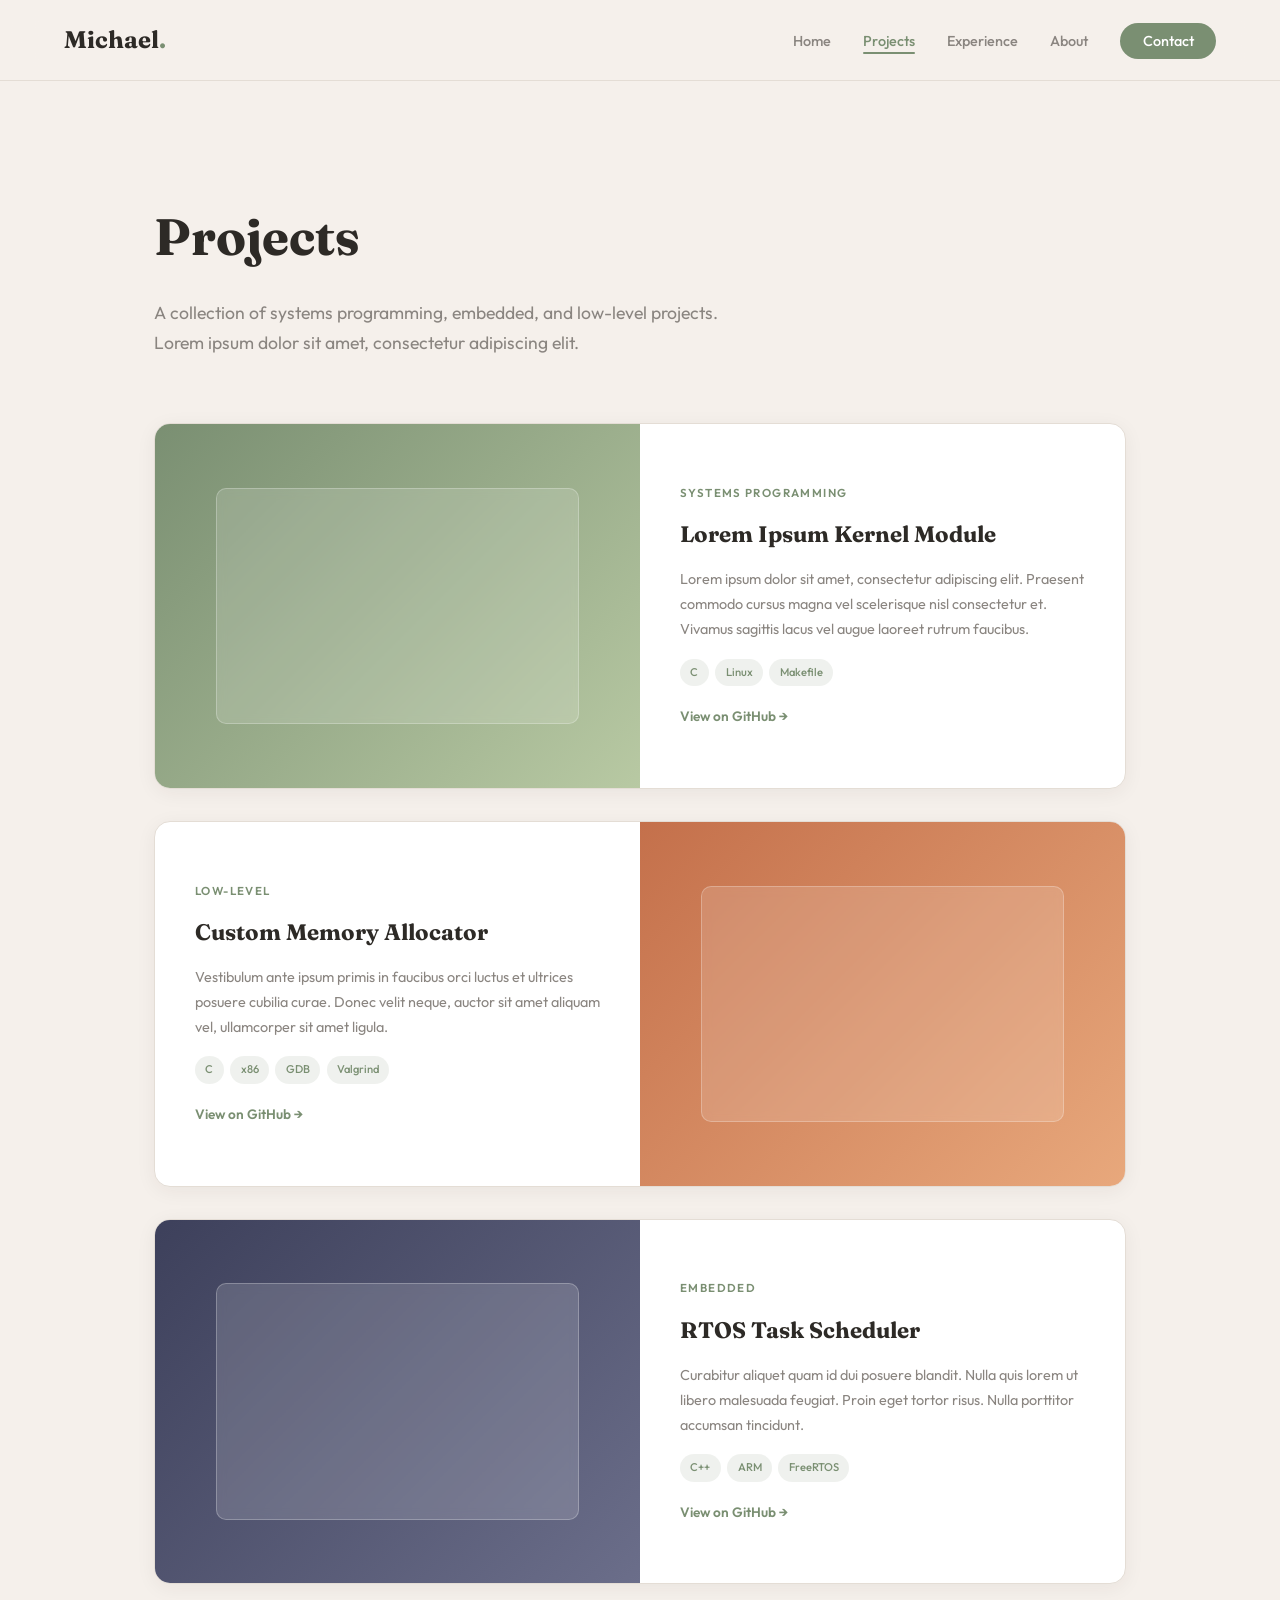
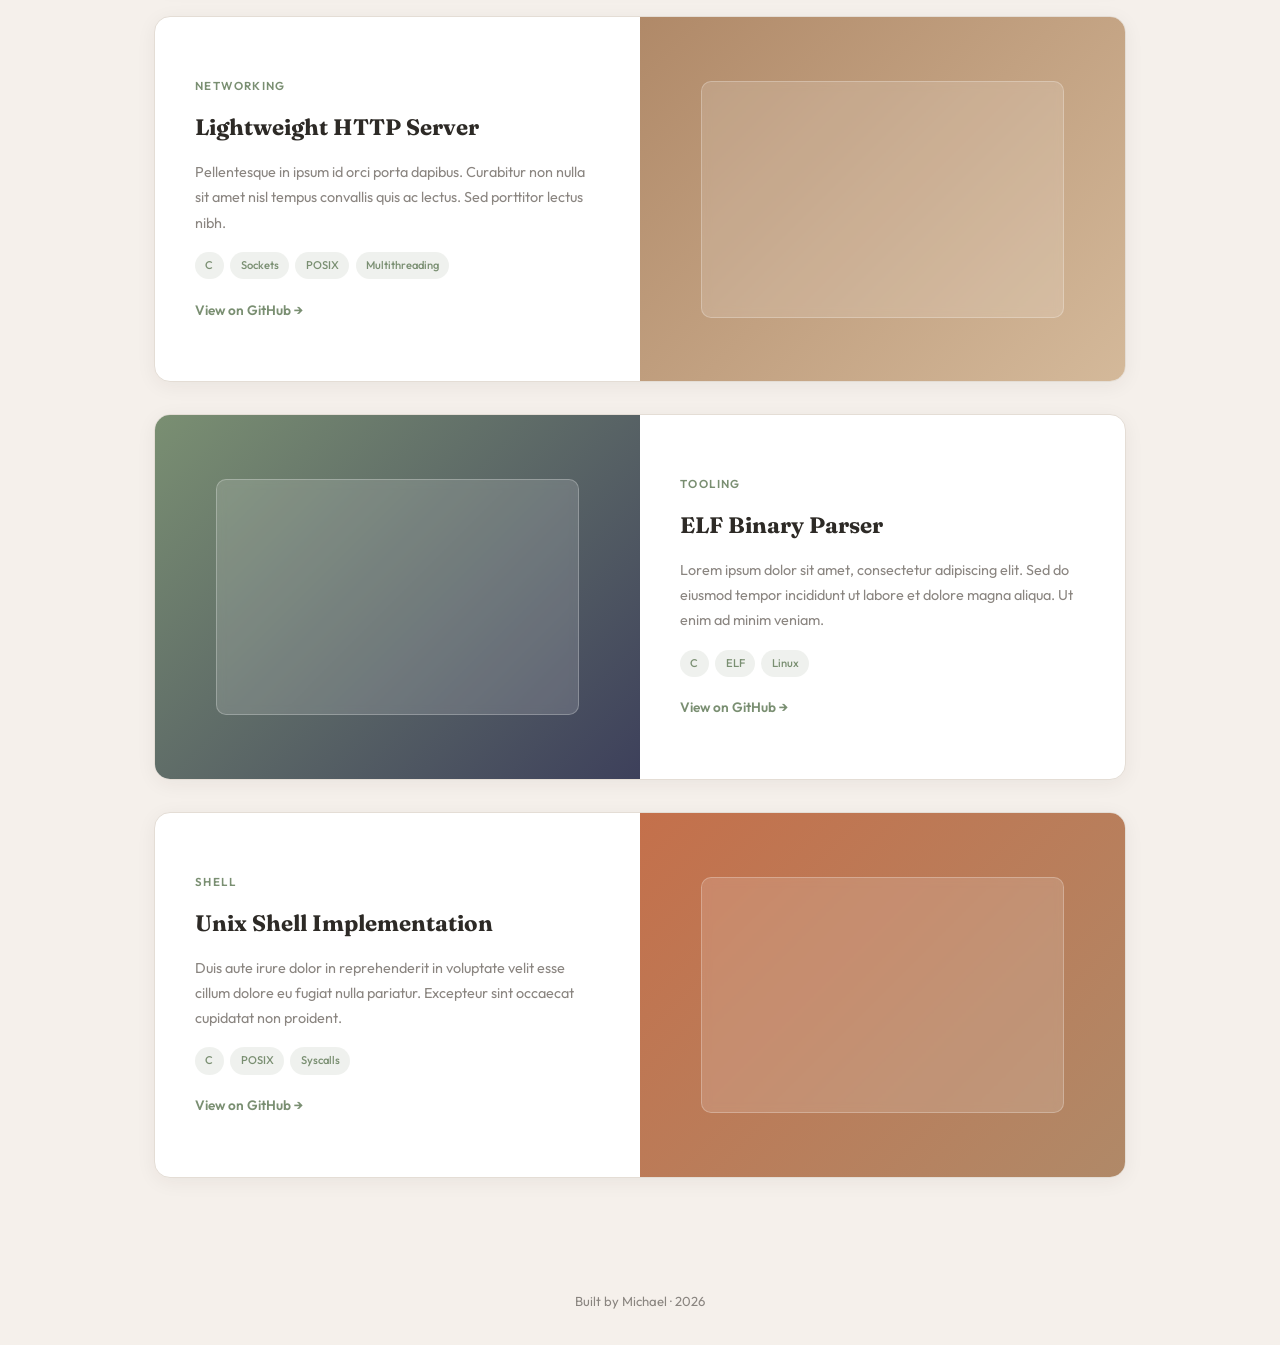
==== projects.html @ fbcfa38f "Add files via upload" ====
<!DOCTYPE html>
<html lang="en">
<head>
  <meta charset="UTF-8">
  <meta name="viewport" content="width=device-width, initial-scale=1.0">
  <title>Projects — Michael</title>
  <meta name="description" content="Systems programming and low-level projects by Michael.">
  <link rel="icon" href="data:image/svg+xml,<svg xmlns='http://www.w3.org/2000/svg' viewBox='0 0 100 100'><text y='.9em' font-size='90'>⚙</text></svg>">
  <link href="https://fonts.googleapis.com/css2?family=Outfit:wght@300;400;500;600;700&family=Fraunces:ital,wght@0,400;0,700;1,400&display=swap" rel="stylesheet">
  <link rel="stylesheet" href="style.css">
</head>
<body>

<nav>
  <a href="index.html" class="logo">Michael<span>.</span></a>
  <button class="menu-toggle" aria-label="Toggle menu">
    <svg viewBox="0 0 24 24" fill="none" stroke="currentColor" stroke-width="2"><path d="M3 12h18M3 6h18M3 18h18"/></svg>
  </button>
  <ul class="nav-links">
    <li><a href="index.html">Home</a></li>
    <li><a href="projects.html">Projects</a></li>
    <li><a href="experience.html">Experience</a></li>
    <li><a href="about.html">About</a></li>
    <li><a href="contact.html" class="nav-pill">Contact</a></li>
  </ul>
</nav>

<div class="page">
  <div class="page-hero">
    <h1>Projects</h1>
    <p>A collection of systems programming, embedded, and low-level projects. Lorem ipsum dolor sit amet, consectetur adipiscing elit.</p>
  </div>

  <section class="page-section" style="padding-top: 1rem;">
    <div class="project-list">

      <div class="project-card fade-in">
        <div class="project-img"><div class="img-overlay"><div class="img-mock"></div></div></div>
        <div class="project-info">
          <div class="project-category">Systems Programming</div>
          <h3>Lorem Ipsum Kernel Module</h3>
          <p>Lorem ipsum dolor sit amet, consectetur adipiscing elit. Praesent commodo cursus magna vel scelerisque nisl consectetur et. Vivamus sagittis lacus vel augue laoreet rutrum faucibus.</p>
          <div class="project-tech">
            <span class="tech-tag">C</span>
            <span class="tech-tag">Linux</span>
            <span class="tech-tag">Makefile</span>
          </div>
          <a href="#" class="text-link">View on GitHub →</a>
        </div>
      </div>

      <div class="project-card fade-in">
        <div class="project-img"><div class="img-overlay"><div class="img-mock"></div></div></div>
        <div class="project-info">
          <div class="project-category">Low-Level</div>
          <h3>Custom Memory Allocator</h3>
          <p>Vestibulum ante ipsum primis in faucibus orci luctus et ultrices posuere cubilia curae. Donec velit neque, auctor sit amet aliquam vel, ullamcorper sit amet ligula.</p>
          <div class="project-tech">
            <span class="tech-tag">C</span>
            <span class="tech-tag">x86</span>
            <span class="tech-tag">GDB</span>
            <span class="tech-tag">Valgrind</span>
          </div>
          <a href="#" class="text-link">View on GitHub →</a>
        </div>
      </div>

      <div class="project-card fade-in">
        <div class="project-img"><div class="img-overlay"><div class="img-mock"></div></div></div>
        <div class="project-info">
          <div class="project-category">Embedded</div>
          <h3>RTOS Task Scheduler</h3>
          <p>Curabitur aliquet quam id dui posuere blandit. Nulla quis lorem ut libero malesuada feugiat. Proin eget tortor risus. Nulla porttitor accumsan tincidunt.</p>
          <div class="project-tech">
            <span class="tech-tag">C++</span>
            <span class="tech-tag">ARM</span>
            <span class="tech-tag">FreeRTOS</span>
          </div>
          <a href="#" class="text-link">View on GitHub →</a>
        </div>
      </div>

      <div class="project-card fade-in">
        <div class="project-img"><div class="img-overlay"><div class="img-mock"></div></div></div>
        <div class="project-info">
          <div class="project-category">Networking</div>
          <h3>Lightweight HTTP Server</h3>
          <p>Pellentesque in ipsum id orci porta dapibus. Curabitur non nulla sit amet nisl tempus convallis quis ac lectus. Sed porttitor lectus nibh.</p>
          <div class="project-tech">
            <span class="tech-tag">C</span>
            <span class="tech-tag">Sockets</span>
            <span class="tech-tag">POSIX</span>
            <span class="tech-tag">Multithreading</span>
          </div>
          <a href="#" class="text-link">View on GitHub →</a>
        </div>
      </div>

      <div class="project-card fade-in">
        <div class="project-img"><div class="img-overlay"><div class="img-mock"></div></div></div>
        <div class="project-info">
          <div class="project-category">Tooling</div>
          <h3>ELF Binary Parser</h3>
          <p>Lorem ipsum dolor sit amet, consectetur adipiscing elit. Sed do eiusmod tempor incididunt ut labore et dolore magna aliqua. Ut enim ad minim veniam.</p>
          <div class="project-tech">
            <span class="tech-tag">C</span>
            <span class="tech-tag">ELF</span>
            <span class="tech-tag">Linux</span>
          </div>
          <a href="#" class="text-link">View on GitHub →</a>
        </div>
      </div>

      <div class="project-card fade-in">
        <div class="project-img"><div class="img-overlay"><div class="img-mock"></div></div></div>
        <div class="project-info">
          <div class="project-category">Shell</div>
          <h3>Unix Shell Implementation</h3>
          <p>Duis aute irure dolor in reprehenderit in voluptate velit esse cillum dolore eu fugiat nulla pariatur. Excepteur sint occaecat cupidatat non proident.</p>
          <div class="project-tech">
            <span class="tech-tag">C</span>
            <span class="tech-tag">POSIX</span>
            <span class="tech-tag">Syscalls</span>
          </div>
          <a href="#" class="text-link">View on GitHub →</a>
        </div>
      </div>

    </div>
  </section>
</div>

<footer>
  <p>Built by Michael · 2026</p>
</footer>

<script src="script.js"></script>
</body>
</html>
---- style.css ----
/* ===== RESET & VARIABLES ===== */
*, *::before, *::after { margin: 0; padding: 0; box-sizing: border-box; }

:root {
  --bg: #f5f0eb;
  --bg-cream: #faf6f1;
  --bg-card: #ffffff;
  --text: #2d2a26;
  --text-muted: #8a8580;
  --sage: #7a8f72;
  --sage-light: rgba(122,143,114,0.12);
  --terracotta: #c4704b;
  --terracotta-light: rgba(196,112,75,0.1);
  --clay: #b08968;
  --navy: #3d405b;
  --border: #e4ddd5;
  --shadow: 0 4px 20px rgba(45,42,38,0.06);
  --shadow-hover: 0 12px 40px rgba(45,42,38,0.1);
  --radius: 16px;
}

html { scroll-behavior: smooth; }

body {
  font-family: 'Outfit', sans-serif;
  background: var(--bg);
  color: var(--text);
  line-height: 1.75;
  -webkit-font-smoothing: antialiased;
}

a { color: inherit; }
img { max-width: 100%; display: block; }


/* ===== NAV ===== */
nav {
  position: fixed; top: 0; left: 0; right: 0; z-index: 100;
  padding: 1.2rem 4rem;
  display: flex; justify-content: space-between; align-items: center;
  background: rgba(245,240,235,0.9);
  backdrop-filter: blur(16px);
  border-bottom: 1px solid var(--border);
  transition: padding 0.3s;
}
nav.scrolled { padding: 0.8rem 4rem; box-shadow: var(--shadow); }
.logo {
  font-family: 'Fraunces', serif;
  font-size: 1.5rem; font-weight: 700; color: var(--text);
  text-decoration: none;
}
.logo span { color: var(--sage); }
.nav-links { display: flex; gap: 2rem; list-style: none; align-items: center; }
.nav-links a {
  color: var(--text-muted); text-decoration: none;
  font-size: 0.9rem; font-weight: 500;
  transition: color 0.3s; position: relative;
}
.nav-links a:hover, .nav-links a.active { color: var(--sage); }
.nav-links a.active::after {
  content: ''; position: absolute;
  bottom: -4px; left: 0; right: 0;
  height: 2px; background: var(--sage); border-radius: 2px;
}
.nav-pill {
  padding: 0.55rem 1.4rem !important;
  background: var(--sage) !important; color: white !important;
  border-radius: 50px; font-weight: 500 !important;
}
.nav-pill:hover { background: #6b7f63 !important; }
.nav-pill.active::after { display: none; }

/* Mobile menu toggle */
.menu-toggle {
  display: none; background: none; border: none;
  cursor: pointer; padding: 0.5rem; color: var(--text);
}
.menu-toggle svg { width: 24px; height: 24px; }


/* ===== SHARED COMPONENTS ===== */

/* Buttons */
.pill-btn {
  display: inline-flex; align-items: center; gap: 0.5rem;
  padding: 0.85rem 2rem; font-size: 0.9rem; font-weight: 600;
  border-radius: 50px; text-decoration: none; transition: all 0.3s;
  cursor: pointer; border: none; font-family: inherit;
}
.pill-primary {
  background: var(--sage); color: white;
  box-shadow: 0 6px 20px rgba(122,143,114,0.3);
}
.pill-primary:hover { background: #6b7f63; transform: translateY(-2px); }
.pill-ghost {
  background: white; color: var(--text);
  border: 1.5px solid var(--border);
}
.pill-ghost:hover { border-color: var(--sage); color: var(--sage); }

.text-link {
  display: inline-flex; align-items: center; gap: 0.4rem;
  font-size: 0.85rem; font-weight: 600; color: var(--sage);
  text-decoration: none; transition: gap 0.3s;
}
.text-link:hover { gap: 0.7rem; }

/* Section headers */
.section-header {
  display: flex; align-items: baseline; gap: 1rem;
  margin-bottom: 3rem; flex-wrap: wrap;
}
.section-num {
  font-family: 'Fraunces', serif;
  font-size: 0.9rem; color: var(--sage); font-weight: 400;
}
.section-title {
  font-family: 'Fraunces', serif;
  font-size: clamp(1.8rem, 3vw, 2.5rem); font-weight: 700;
}
.section-line { flex: 1; height: 1px; background: var(--border); min-width: 60px; }

/* Page wrapper */
.page { padding-top: 5rem; }
.page-section { padding: 5rem 4rem; max-width: 1100px; margin: 0 auto; }

/* Page hero (for inner pages) */
.page-hero {
  padding: 7rem 4rem 3rem;
  max-width: 1100px; margin: 0 auto;
}
.page-hero h1 {
  font-family: 'Fraunces', serif;
  font-size: clamp(2.2rem, 4vw, 3.2rem);
  font-weight: 700; margin-bottom: 1rem;
}
.page-hero p {
  font-size: 1.1rem; color: var(--text-muted);
  max-width: 600px;
}

/* Tags */
.tech-tag {
  font-size: 0.7rem; font-weight: 500; padding: 0.25rem 0.65rem;
  background: var(--sage-light); color: var(--sage); border-radius: 50px;
}


/* ===== HOME HERO ===== */
.hero {
  min-height: 100vh;
  display: flex; align-items: center; justify-content: center;
  text-align: center; padding: 8rem 2rem 4rem;
  position: relative;
}
.hero-content { max-width: 740px; }
.hero-avatar {
  width: 100px; height: 100px; border-radius: 50%;
  background: linear-gradient(135deg, var(--sage), var(--clay));
  margin: 0 auto 2rem; border: 4px solid var(--bg-cream);
  box-shadow: var(--shadow);
}
.hero h1 {
  font-family: 'Fraunces', serif;
  font-size: clamp(2.5rem, 5vw, 4rem);
  font-weight: 700; line-height: 1.2; margin-bottom: 1.5rem;
}
.hero h1 em {
  font-style: italic; color: var(--sage);
  position: relative;
}
.hero h1 em::after {
  content: '';
  position: absolute; bottom: 2px; left: 0; right: 0;
  height: 8px; background: var(--sage-light);
  z-index: -1; border-radius: 4px;
}
.hero p {
  font-size: 1.1rem; color: var(--text-muted);
  max-width: 560px; margin: 0 auto 2.5rem;
}
.hero-links { display: flex; gap: 1rem; justify-content: center; flex-wrap: wrap; }

.scroll-indicator {
  position: absolute; bottom: 2rem; left: 50%; transform: translateX(-50%);
  display: flex; flex-direction: column; align-items: center; gap: 0.5rem;
  font-size: 0.72rem; color: var(--text-muted); letter-spacing: 0.15em;
  text-transform: uppercase;
}
.scroll-line {
  width: 1px; height: 40px; background: var(--border);
  position: relative; overflow: hidden;
}
.scroll-line::after {
  content: ''; position: absolute; top: -100%; left: 0;
  width: 100%; height: 100%; background: var(--sage);
  animation: scrollDown 2s infinite;
}
@keyframes scrollDown {
  0% { top: -100%; }
  100% { top: 100%; }
}


/* ===== PROJECT CARDS ===== */
.project-list { display: flex; flex-direction: column; gap: 2rem; }
.project-card {
  display: grid; grid-template-columns: 1fr 1fr;
  background: var(--bg-card); border-radius: var(--radius);
  overflow: hidden; box-shadow: var(--shadow);
  transition: all 0.4s; cursor: pointer;
  border: 1px solid var(--border); text-decoration: none;
}
.project-card:hover {
  transform: translateY(-4px);
  box-shadow: var(--shadow-hover);
  border-color: transparent;
}
.project-card:nth-child(even) { direction: rtl; }
.project-card:nth-child(even) > * { direction: ltr; }
.project-img {
  aspect-ratio: 4/3; position: relative; overflow: hidden;
}
.project-card:nth-child(1) .project-img { background: linear-gradient(135deg, #7a8f72, #b8c9a3); }
.project-card:nth-child(2) .project-img { background: linear-gradient(135deg, #c4704b, #e8a87c); }
.project-card:nth-child(3) .project-img { background: linear-gradient(135deg, #3d405b, #6b6e8a); }
.project-card:nth-child(4) .project-img { background: linear-gradient(135deg, #b08968, #d4b99a); }
.project-card:nth-child(5) .project-img { background: linear-gradient(135deg, #7a8f72, #3d405b); }
.project-card:nth-child(6) .project-img { background: linear-gradient(135deg, #c4704b, #b08968); }
.img-overlay {
  position: absolute; inset: 0;
  display: flex; align-items: center; justify-content: center;
}
.img-mock {
  width: 75%; height: 65%; background: rgba(255,255,255,0.15);
  border-radius: 10px; border: 1px solid rgba(255,255,255,0.25);
  backdrop-filter: blur(5px);
}
.project-info { padding: 2.5rem; display: flex; flex-direction: column; justify-content: center; }
.project-category {
  font-size: 0.72rem; font-weight: 600; letter-spacing: 0.12em;
  text-transform: uppercase; color: var(--sage); margin-bottom: 0.75rem;
}
.project-info h3 {
  font-family: 'Fraunces', serif;
  font-size: 1.4rem; font-weight: 700; margin-bottom: 0.8rem;
}
.project-info p { font-size: 0.9rem; color: var(--text-muted); margin-bottom: 1rem; }
.project-tech { display: flex; gap: 0.4rem; margin-bottom: 1.2rem; flex-wrap: wrap; }

/* Compact project grid (for homepage preview) */
.projects-preview {
  display: grid; grid-template-columns: repeat(2, 1fr); gap: 1.5rem;
}
.project-card-compact {
  background: var(--bg-card); border-radius: var(--radius);
  overflow: hidden; box-shadow: var(--shadow);
  transition: all 0.4s; cursor: pointer;
  border: 1px solid var(--border); text-decoration: none;
  color: inherit;
}
.project-card-compact:hover {
  transform: translateY(-4px);
  box-shadow: var(--shadow-hover); border-color: transparent;
}
.project-card-compact .project-img { aspect-ratio: 16/10; }
.project-card-compact:nth-child(1) .project-img { background: linear-gradient(135deg, #7a8f72, #b8c9a3); }
.project-card-compact:nth-child(2) .project-img { background: linear-gradient(135deg, #c4704b, #e8a87c); }
.project-card-compact:nth-child(3) .project-img { background: linear-gradient(135deg, #3d405b, #6b6e8a); }
.project-card-compact:nth-child(4) .project-img { background: linear-gradient(135deg, #b08968, #d4b99a); }
.project-card-compact .project-info { padding: 1.5rem; }
.project-card-compact .project-info h3 { font-size: 1.15rem; }


/* ===== EXPERIENCE ===== */
.exp-grid { display: flex; flex-direction: column; }
.exp-row {
  display: grid; grid-template-columns: 160px 1fr;
  gap: 3rem; padding: 2.5rem 0;
  border-bottom: 1px solid var(--border);
  transition: all 0.3s;
}
.exp-row:first-child { border-top: 1px solid var(--border); }
.exp-row:hover { padding-left: 1rem; }
.exp-year {
  font-family: 'Fraunces', serif;
  font-size: 1rem; color: var(--clay); font-weight: 400;
  padding-top: 0.2rem;
}
.exp-details h3 { font-size: 1.1rem; font-weight: 600; margin-bottom: 0.15rem; }
.exp-company-name { font-size: 0.9rem; color: var(--sage); margin-bottom: 0.7rem; font-weight: 500; }
.exp-details p { font-size: 0.9rem; color: var(--text-muted); }
.exp-skills { display: flex; gap: 0.4rem; margin-top: 0.8rem; flex-wrap: wrap; }
.exp-skill {
  font-size: 0.7rem; font-weight: 500; padding: 0.25rem 0.65rem;
  background: var(--sage-light); color: var(--sage); border-radius: 50px;
}


/* ===== ABOUT ===== */
.about-grid {
  display: grid; grid-template-columns: 1fr 1fr; gap: 3rem;
}
.about-text p {
  font-size: 1rem; color: var(--text-muted); margin-bottom: 1rem;
}
.values-list { list-style: none; display: flex; flex-direction: column; gap: 1.5rem; }
.value-item {
  display: flex; gap: 1.2rem; align-items: flex-start;
  padding: 1.5rem; background: var(--bg-card);
  border-radius: var(--radius); border: 1px solid var(--border);
  transition: all 0.3s;
}
.value-item:hover { border-color: var(--sage); }
.value-icon {
  width: 44px; min-width: 44px; height: 44px;
  border-radius: 12px; display: flex;
  align-items: center; justify-content: center;
  font-family: 'Fraunces', serif; font-size: 1.1rem;
}
.value-item:nth-child(1) .value-icon { background: var(--sage-light); color: var(--sage); }
.value-item:nth-child(2) .value-icon { background: var(--terracotta-light); color: var(--terracotta); }
.value-item:nth-child(3) .value-icon { background: rgba(61,64,91,0.1); color: var(--navy); }
.value-item:nth-child(4) .value-icon { background: rgba(176,137,104,0.15); color: var(--clay); }
.value-text h4 { font-size: 0.95rem; font-weight: 600; margin-bottom: 0.3rem; }
.value-text p { font-size: 0.85rem; color: var(--text-muted); margin: 0; }

/* About photo area */
.about-photo {
  width: 100%; aspect-ratio: 3/4; border-radius: var(--radius);
  background: linear-gradient(135deg, var(--sage), var(--clay));
  box-shadow: var(--shadow);
}

/* Skills / coursework grid */
.skills-grid {
  display: grid; grid-template-columns: repeat(auto-fill, minmax(200px, 1fr));
  gap: 1rem; margin-top: 2rem;
}
.skill-card {
  padding: 1.5rem; background: var(--bg-card);
  border-radius: var(--radius); border: 1px solid var(--border);
  transition: all 0.3s;
}
.skill-card:hover { border-color: var(--sage); }
.skill-card h4 { font-size: 0.9rem; font-weight: 600; margin-bottom: 0.4rem; }
.skill-card p { font-size: 0.82rem; color: var(--text-muted); margin: 0; }
.skill-card-icon {
  font-size: 1.3rem; margin-bottom: 0.8rem;
}


/* ===== CONTACT ===== */
.contact-section {
  background: var(--bg-card); border: 1px solid var(--border);
  border-radius: var(--radius); padding: 4rem;
  text-align: center; margin: 0 4rem 4rem;
  max-width: 1100px; margin-left: auto; margin-right: auto;
}
.contact-section .section-num { display: block; margin-bottom: 0.5rem; }
.contact-section h2 {
  font-family: 'Fraunces', serif;
  font-size: 2.2rem; font-weight: 700; margin-bottom: 1rem;
}
.contact-section p {
  font-size: 1rem; color: var(--text-muted);
  max-width: 480px; margin: 0 auto 2.5rem;
}
.contact-row { display: flex; gap: 1rem; justify-content: center; flex-wrap: wrap; }
.contact-chip {
  display: inline-flex; align-items: center; gap: 0.5rem;
  padding: 0.75rem 1.5rem; border-radius: 50px;
  background: var(--bg); border: 1px solid var(--border);
  font-size: 0.88rem; font-weight: 500; color: var(--text);
  text-decoration: none; transition: all 0.3s;
}
.contact-chip:hover { border-color: var(--sage); color: var(--sage); background: var(--sage-light); }


/* ===== FOOTER ===== */
footer {
  text-align: center; padding: 2rem; font-size: 0.82rem; color: var(--text-muted);
}

/* ===== "VIEW ALL" LINK ===== */
.view-all {
  text-align: center; margin-top: 2.5rem;
}


/* ===== CONTACT PAGE FORM ===== */
.contact-page-grid {
  display: grid; grid-template-columns: 1fr 1fr; gap: 3rem;
}
.contact-info-card {
  display: flex; gap: 1rem; align-items: center;
  padding: 1.2rem 1.5rem; background: var(--bg-card);
  border-radius: var(--radius); border: 1px solid var(--border);
  margin-bottom: 1rem; transition: all 0.3s;
}
.contact-info-card:hover { border-color: var(--sage); }
.contact-info-icon {
  width: 44px; min-width: 44px; height: 44px;
  border-radius: 12px; display: flex;
  align-items: center; justify-content: center;
  background: var(--sage-light); font-size: 1.1rem;
}
.contact-info-card h4 { font-size: 0.85rem; font-weight: 600; margin-bottom: 0.15rem; }
.contact-info-card p { font-size: 0.85rem; color: var(--text-muted); margin: 0; }
.contact-info-card a { color: var(--sage); text-decoration: none; font-weight: 500; }
.contact-info-card a:hover { text-decoration: underline; }

.contact-form { display: flex; flex-direction: column; gap: 1rem; }
.form-group { display: flex; flex-direction: column; gap: 0.4rem; }
.form-group label {
  font-size: 0.82rem; font-weight: 600; color: var(--text);
}
.form-group input, .form-group textarea {
  padding: 0.85rem 1rem; border: 1.5px solid var(--border);
  border-radius: var(--radius); font-family: inherit;
  font-size: 0.9rem; background: var(--bg-card);
  transition: border-color 0.3s; outline: none;
  color: var(--text);
}
.form-group input:focus, .form-group textarea:focus {
  border-color: var(--sage);
}
.form-group textarea { resize: vertical; min-height: 140px; }
.form-row { display: grid; grid-template-columns: 1fr 1fr; gap: 1rem; }


/* ===== PAGE TRANSITIONS ===== */
.fade-in {
  opacity: 0; transform: translateY(20px);
  transition: opacity 0.6s ease, transform 0.6s ease;
}
.fade-in.visible {
  opacity: 1; transform: translateY(0);
}


/* ===== RESPONSIVE ===== */
@media (max-width: 768px) {
  nav { padding: 1rem 1.5rem; }
  nav.scrolled { padding: 0.7rem 1.5rem; }
  .nav-links {
    display: none; position: fixed;
    top: 0; left: 0; right: 0; bottom: 0;
    background: var(--bg); flex-direction: column;
    align-items: center; justify-content: center;
    gap: 2rem; z-index: 99;
  }
  .nav-links.open { display: flex; }
  .nav-links a { font-size: 1.2rem; }
  .menu-toggle { display: block; z-index: 101; }

  .hero { padding: 7rem 1.5rem 4rem; }
  .page-hero { padding: 7rem 1.5rem 2rem; }
  .page-section { padding: 3rem 1.5rem; }

  .projects-preview { grid-template-columns: 1fr; }
  .project-card { grid-template-columns: 1fr; }
  .project-card:nth-child(even) { direction: ltr; }
  .about-grid { grid-template-columns: 1fr; }
  .contact-page-grid { grid-template-columns: 1fr; }
  .exp-row { grid-template-columns: 1fr; gap: 0.3rem; }
  .contact-section { margin: 0 1.5rem 2rem; padding: 2.5rem 1.5rem; }
  .form-row { grid-template-columns: 1fr; }
}
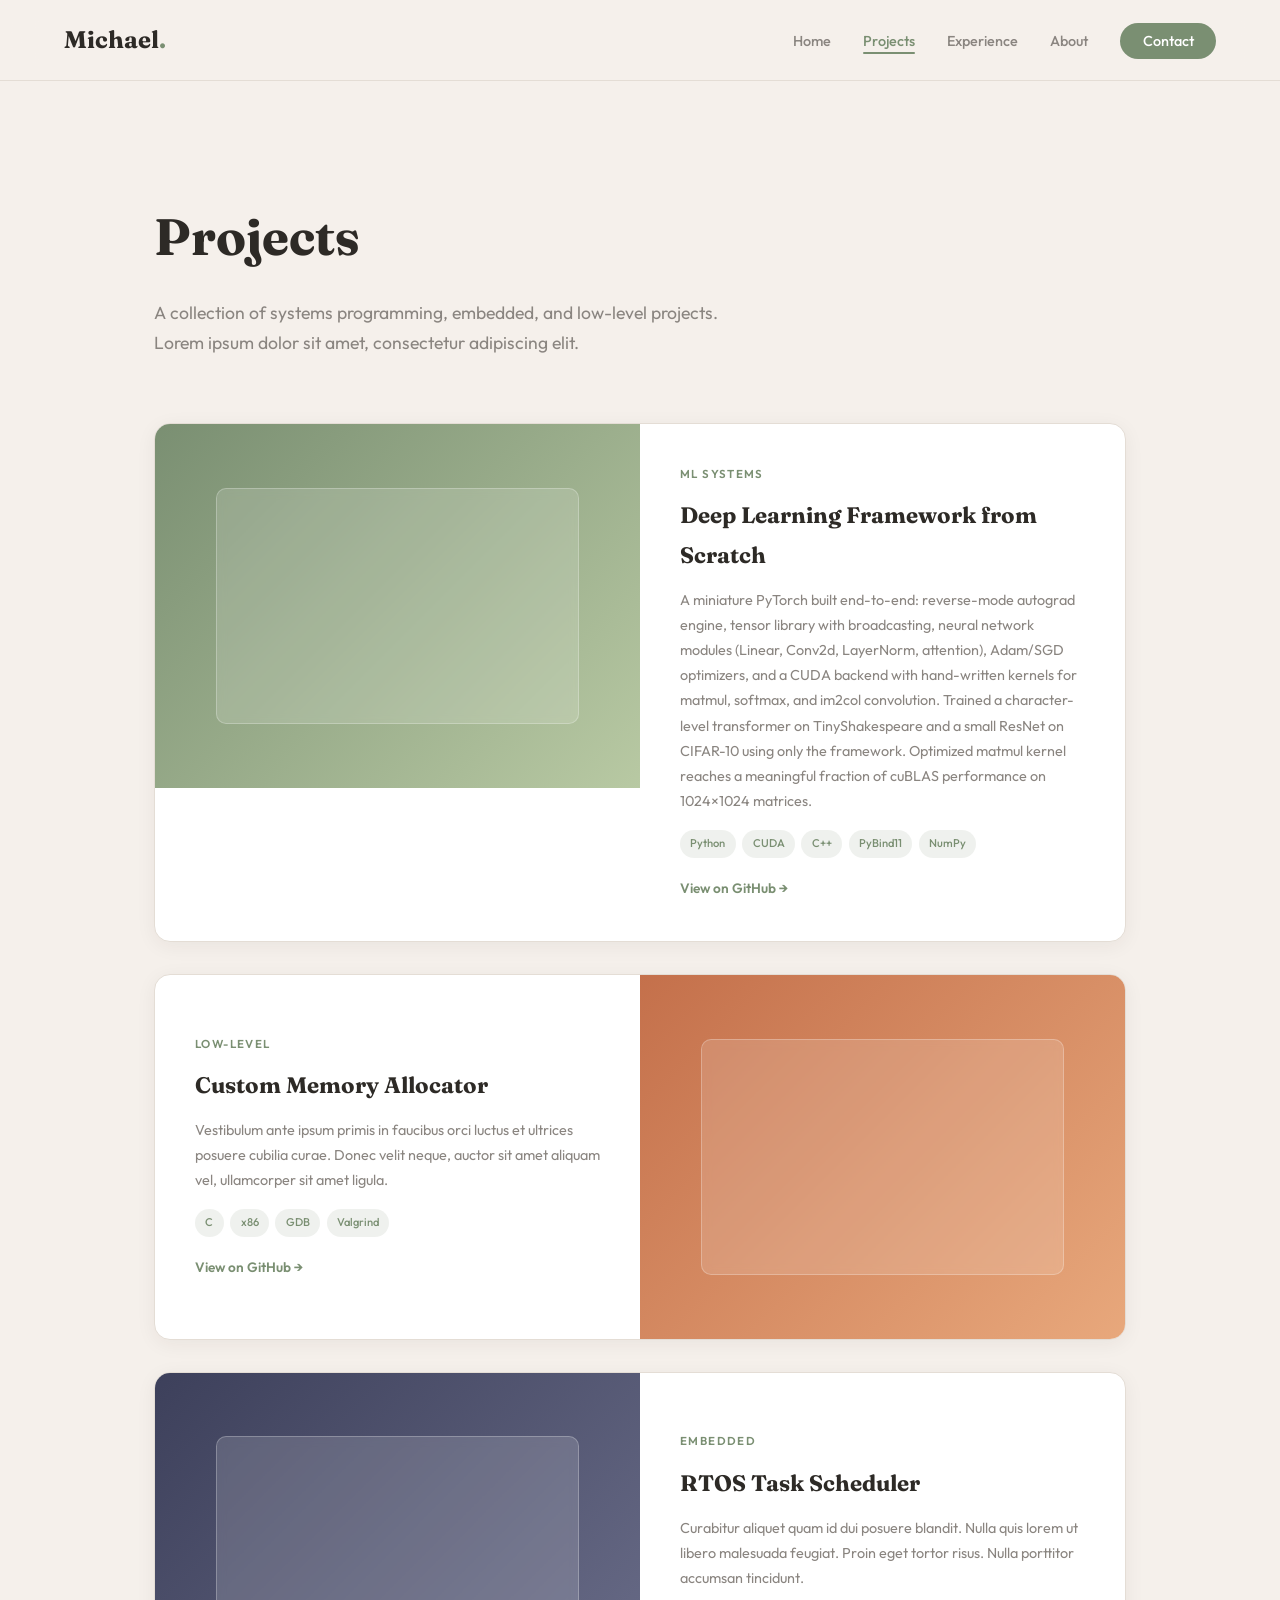
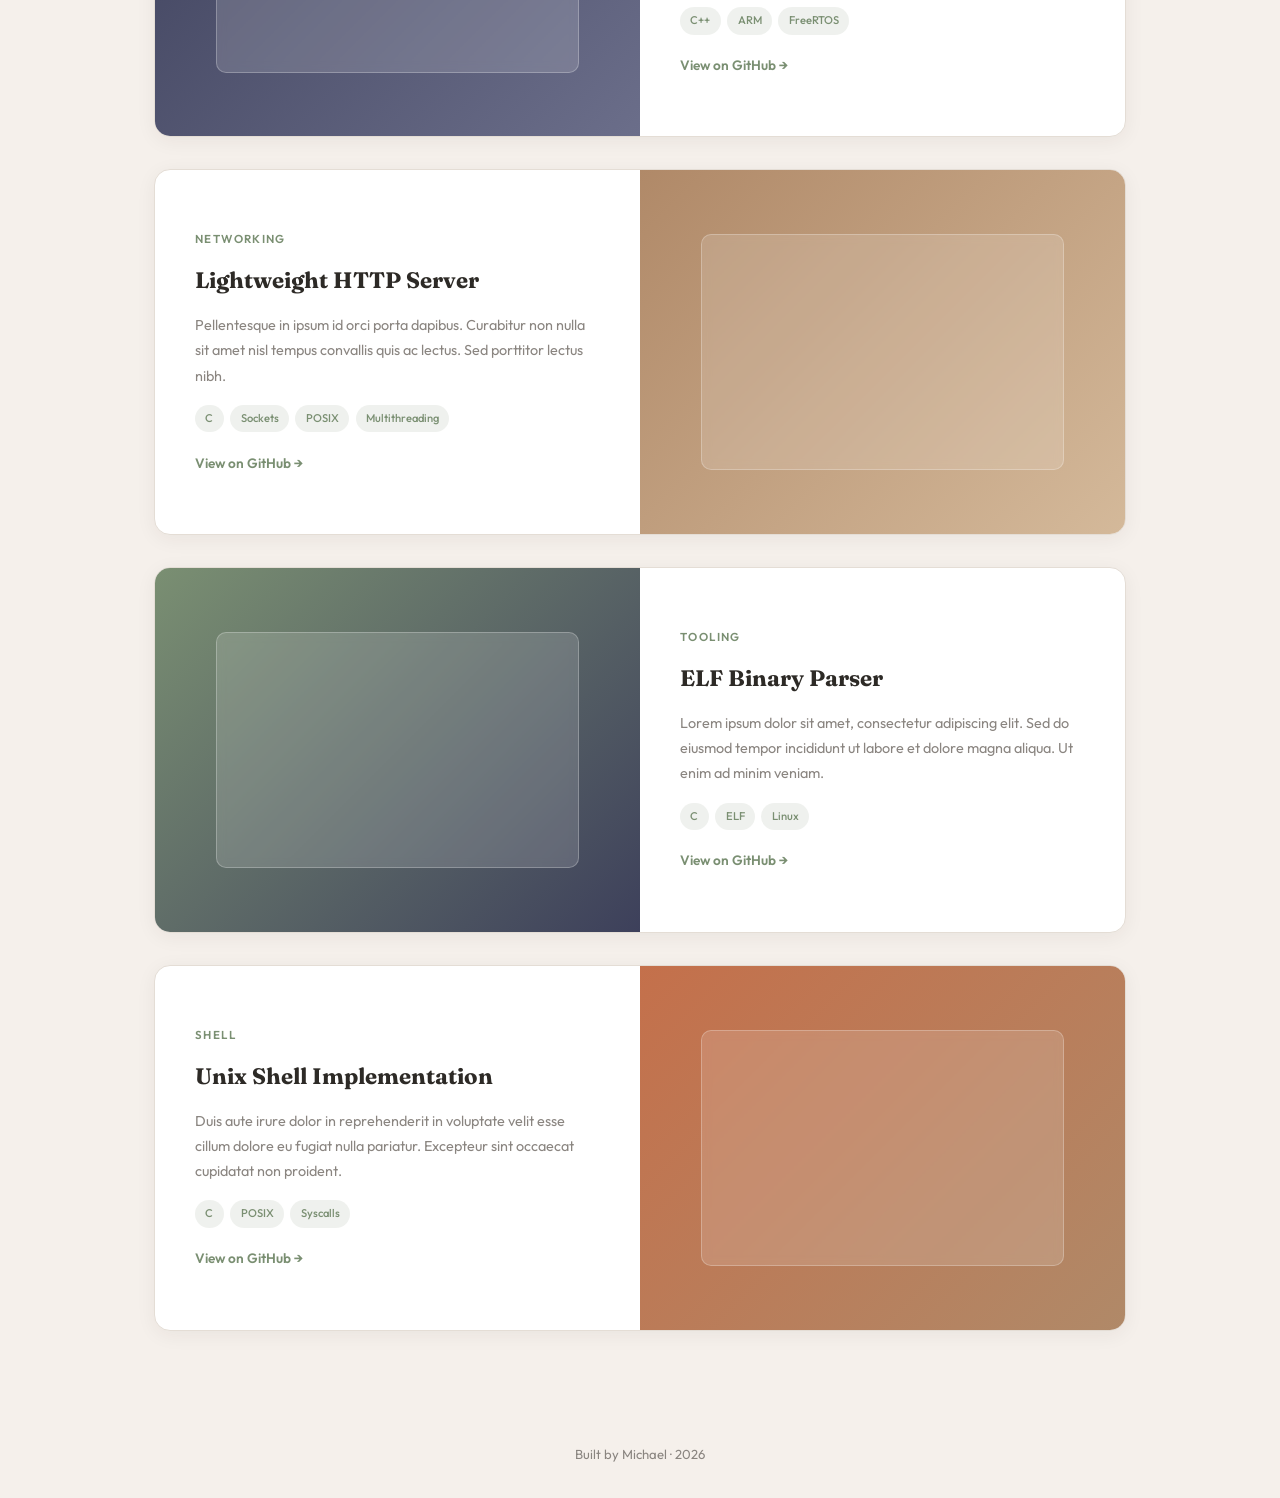
==== commit 852f3fab: "Add files via upload" ====
--- a/projects.html
+++ b/projects.html
@@ -37,13 +37,15 @@
       <div class="project-card fade-in">
         <div class="project-img"><div class="img-overlay"><div class="img-mock"></div></div></div>
         <div class="project-info">
-          <div class="project-category">Systems Programming</div>
-          <h3>Lorem Ipsum Kernel Module</h3>
-          <p>Lorem ipsum dolor sit amet, consectetur adipiscing elit. Praesent commodo cursus magna vel scelerisque nisl consectetur et. Vivamus sagittis lacus vel augue laoreet rutrum faucibus.</p>
+          <div class="project-category">ML Systems</div>
+          <h3>Deep Learning Framework from Scratch</h3>
+          <p>A miniature PyTorch built end-to-end: reverse-mode autograd engine, tensor library with broadcasting, neural network modules (Linear, Conv2d, LayerNorm, attention), Adam/SGD optimizers, and a CUDA backend with hand-written kernels for matmul, softmax, and im2col convolution. Trained a character-level transformer on TinyShakespeare and a small ResNet on CIFAR-10 using only the framework. Optimized matmul kernel reaches a meaningful fraction of cuBLAS performance on 1024×1024 matrices.</p>
           <div class="project-tech">
-            <span class="tech-tag">C</span>
-            <span class="tech-tag">Linux</span>
-            <span class="tech-tag">Makefile</span>
+            <span class="tech-tag">Python</span>
+            <span class="tech-tag">CUDA</span>
+            <span class="tech-tag">C++</span>
+            <span class="tech-tag">PyBind11</span>
+            <span class="tech-tag">NumPy</span>
           </div>
           <a href="#" class="text-link">View on GitHub →</a>
         </div>
